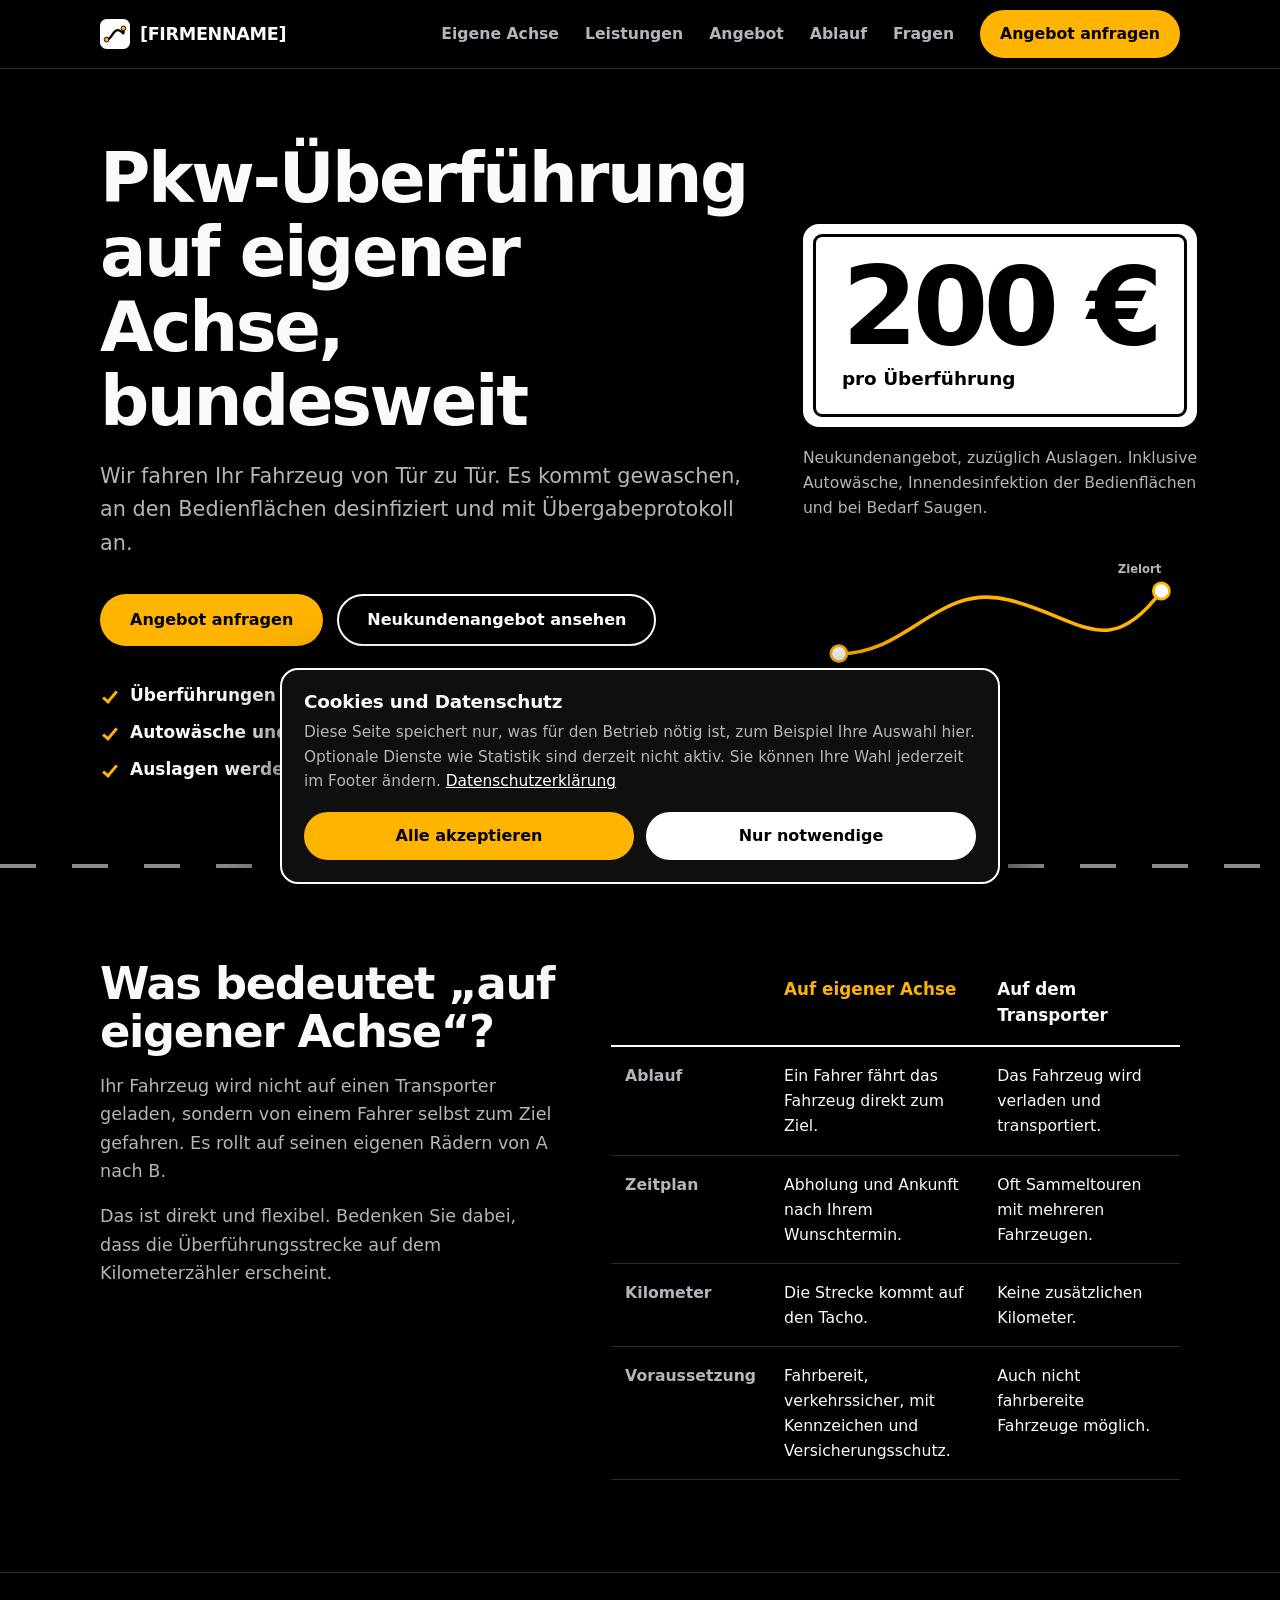
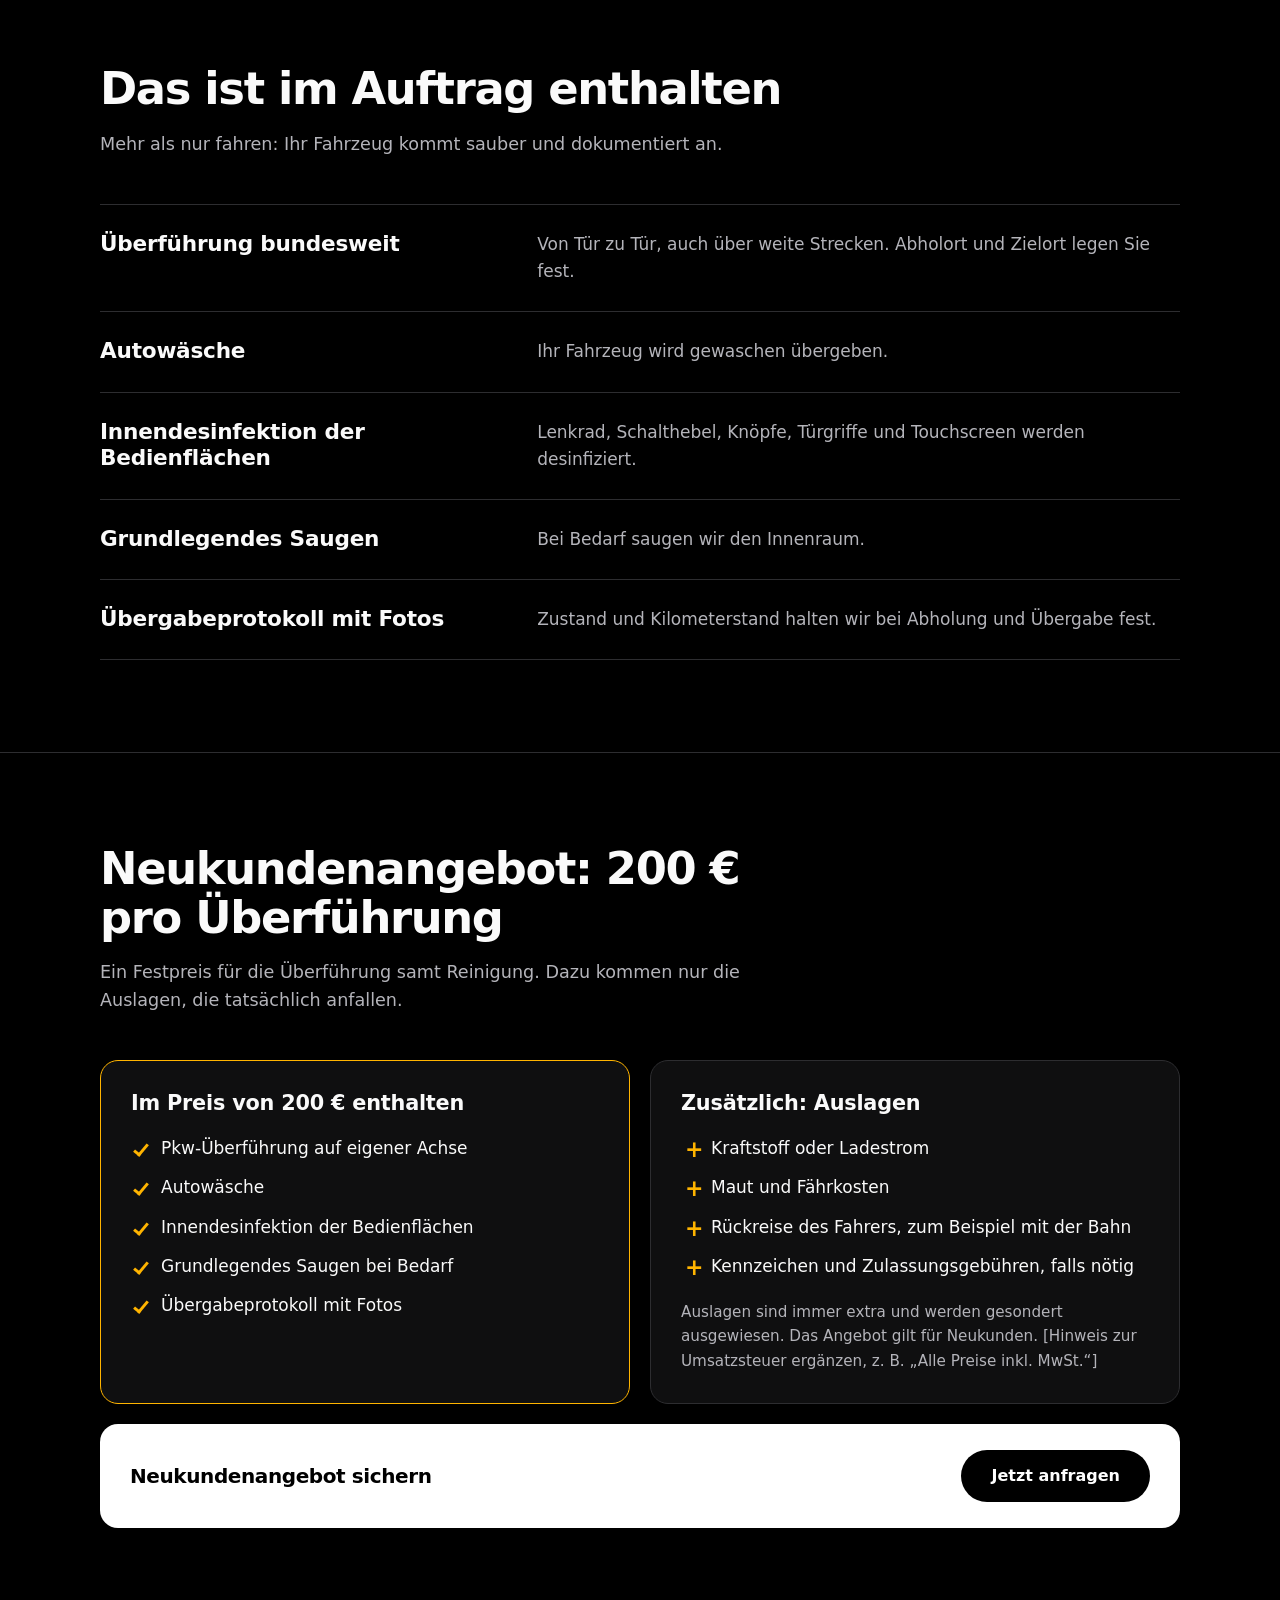
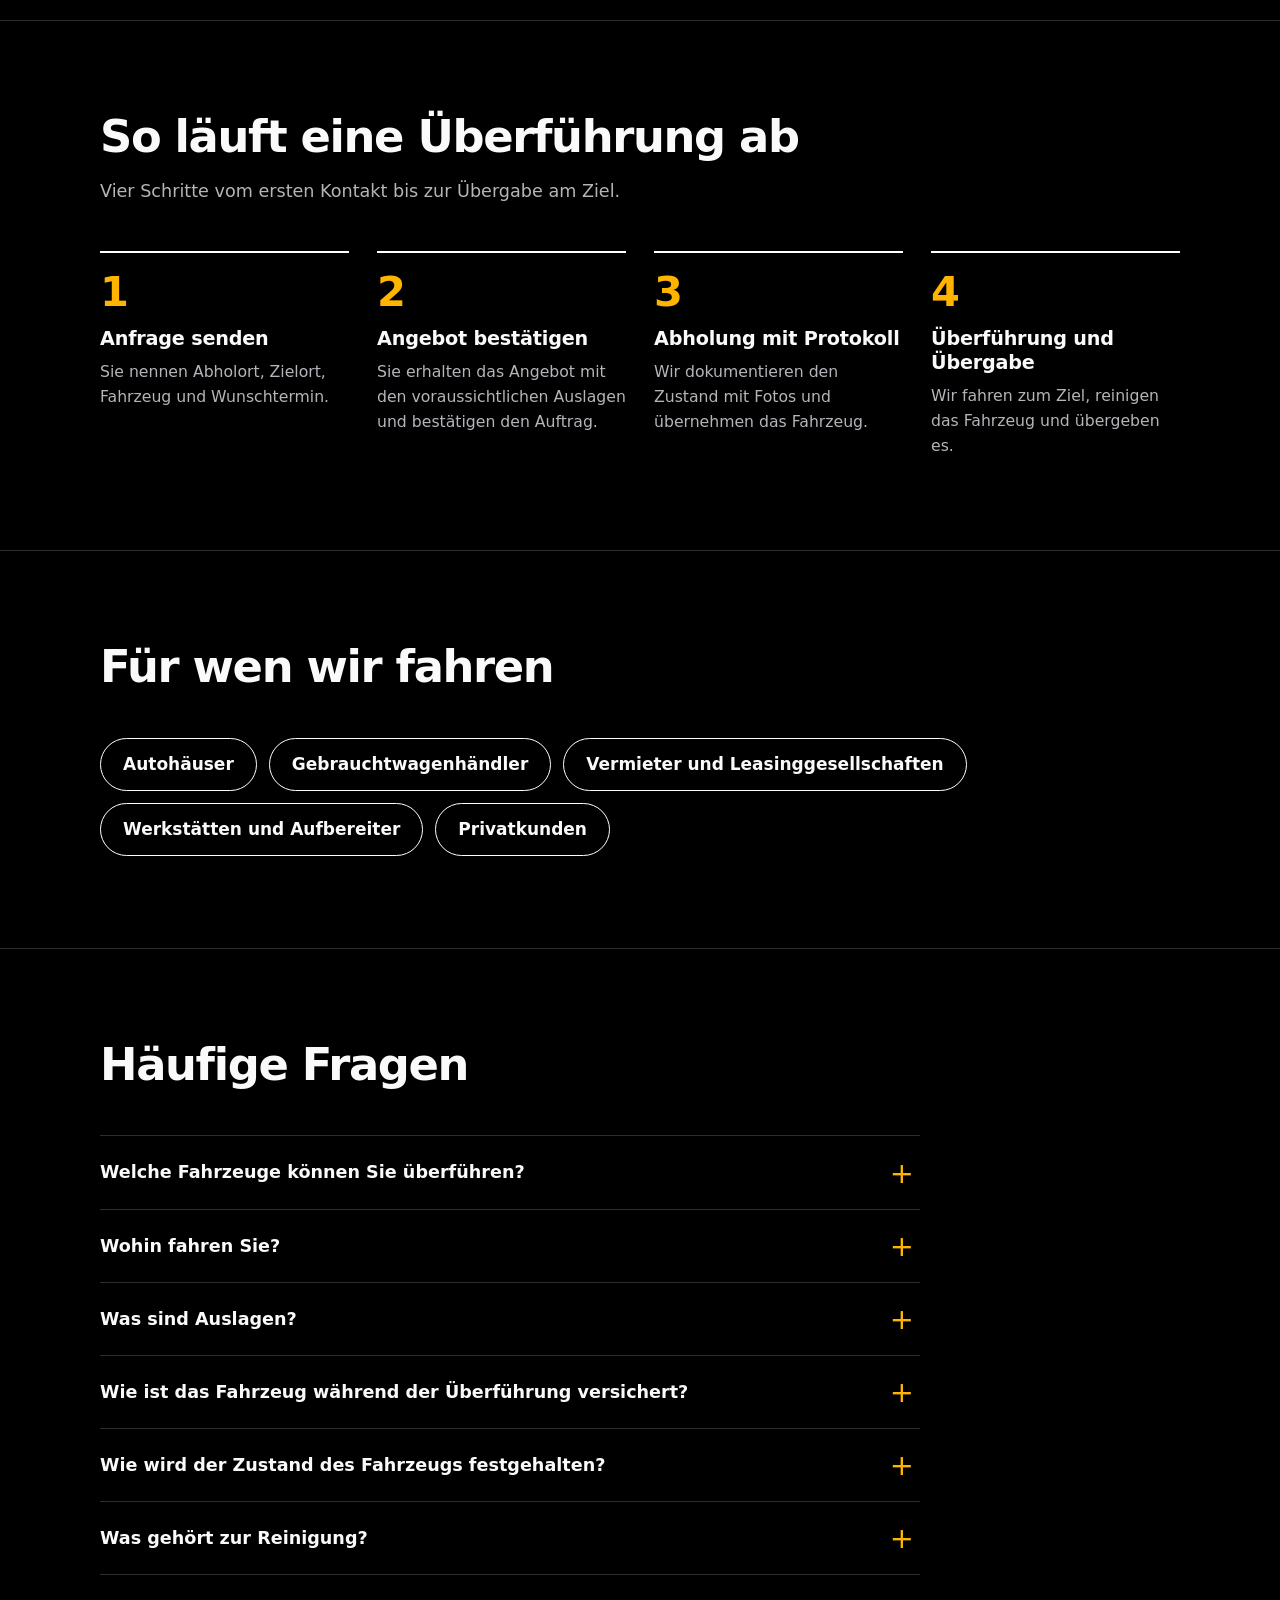
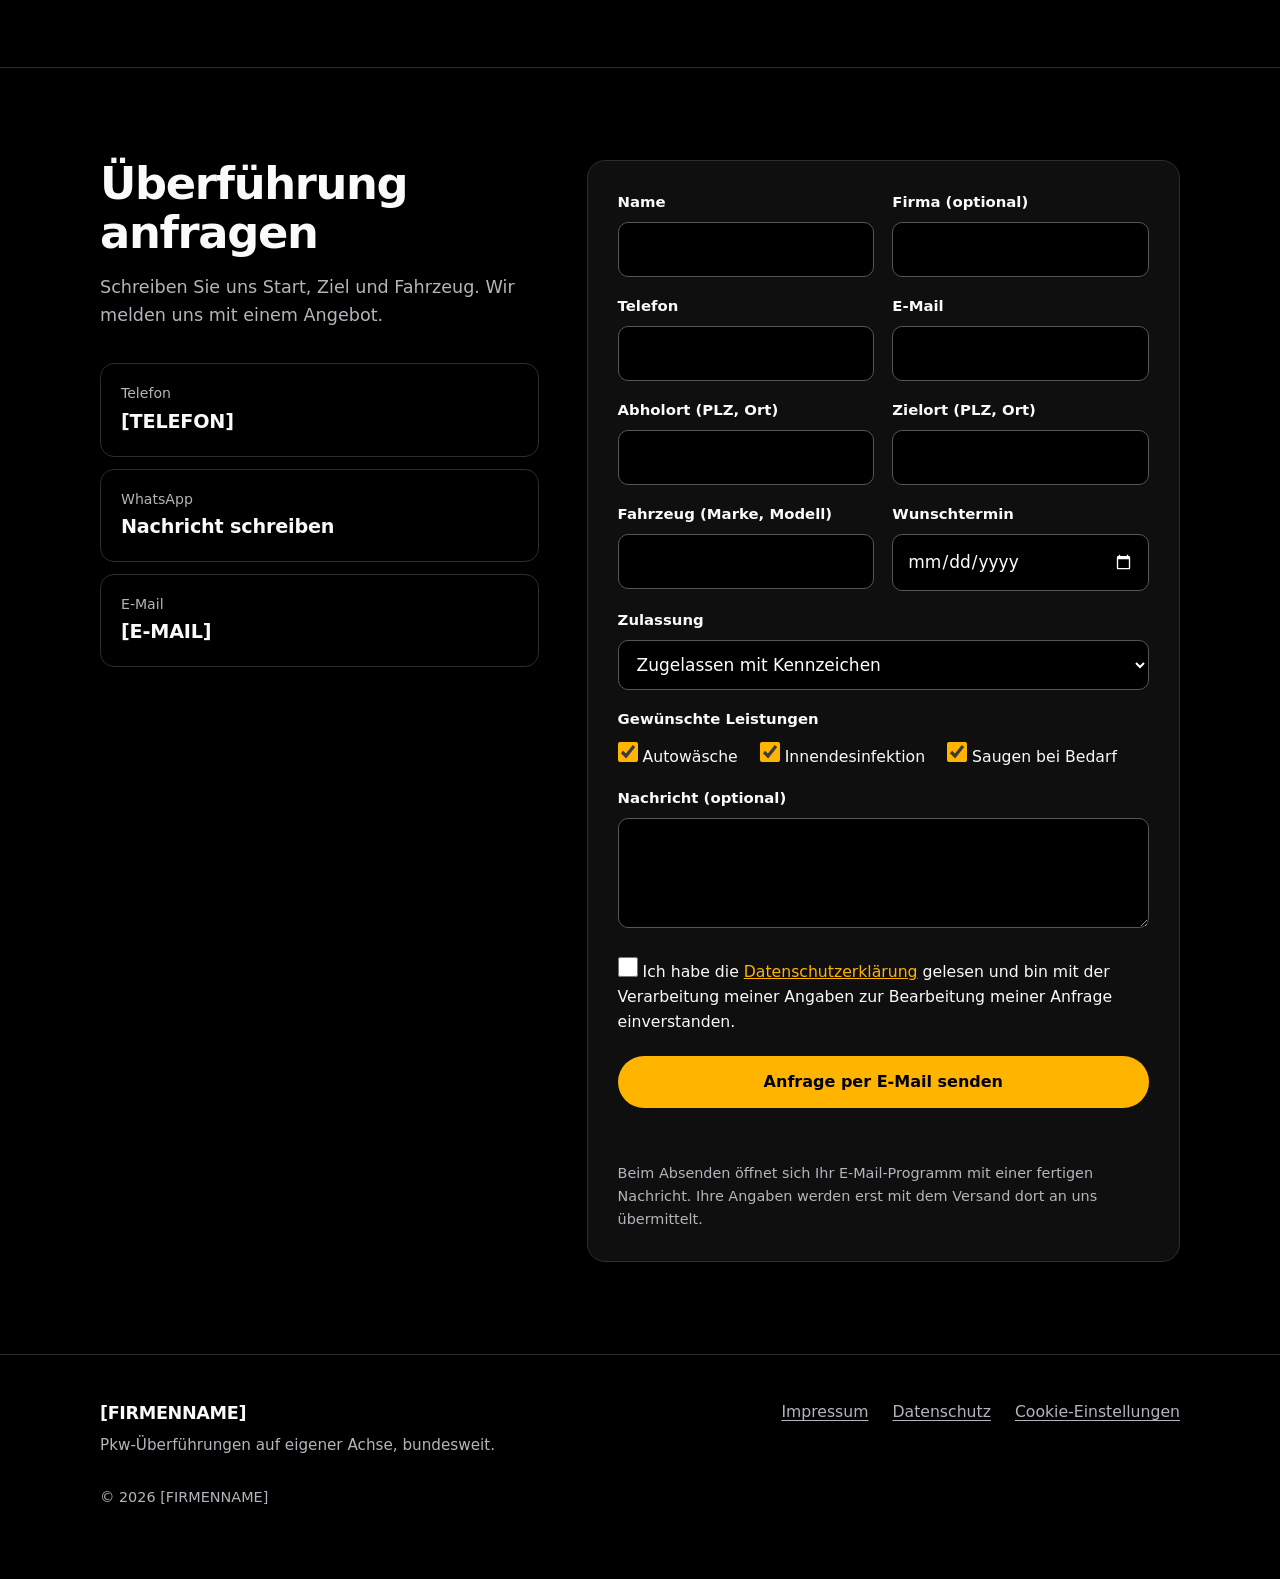
==== ueberfuehrung-landingpage/index.html @ 9d9f4e4f "Add files via upload" ====
<!DOCTYPE html>
<html lang="de">
<head>
  <meta charset="utf-8">
  <meta name="viewport" content="width=device-width, initial-scale=1">
  <title>Pkw-Überführung auf eigener Achse, bundesweit | [FIRMENNAME]</title>
  <meta name="description" content="Pkw-Überführung auf eigener Achse, bundesweit. Neukundenangebot: 200 € pro Überführung inklusive Autowäsche, Innendesinfektion der Bedienflächen und bei Bedarf Saugen. Zzgl. Auslagen.">
  <meta name="robots" content="index, follow">
  <meta name="theme-color" content="#000000">
  <meta property="og:type" content="website">
  <meta property="og:locale" content="de_DE">
  <meta property="og:title" content="Pkw-Überführung auf eigener Achse, bundesweit">
  <meta property="og:description" content="Neukundenangebot: 200 € pro Überführung inklusive Autowäsche und Innendesinfektion der Bedienflächen. Zzgl. Auslagen.">
  <link rel="icon" href="favicon.svg" type="image/svg+xml">
  <link rel="stylesheet" href="css/style.css">
</head>
<body>
  <a class="skip" href="#main">Zum Inhalt springen</a>

  <header class="site-header">
    <div class="wrap bar">
      <a class="brand" href="#top" aria-label="[FIRMENNAME], zum Seitenanfang">
        <svg class="brand-mark" viewBox="0 0 64 64" aria-hidden="true"><rect width="64" height="64" rx="14" fill="#fff"/><path d="M14 44C26 44 28 20 40 24S50 38 50 20" fill="none" stroke="#000" stroke-width="5" stroke-linecap="round"/><circle cx="14" cy="44" r="5" fill="#ffb400" stroke="#000" stroke-width="2"/><circle cx="50" cy="20" r="5" fill="#ffb400" stroke="#000" stroke-width="2"/></svg>
        [FIRMENNAME]
      </a>
      <button class="nav-toggle" type="button" aria-expanded="false" aria-controls="nav" aria-label="Menü öffnen">
        <svg width="22" height="22" viewBox="0 0 22 22" aria-hidden="true"><path d="M3 6h16M3 11h16M3 16h16" stroke="currentColor" stroke-width="2" stroke-linecap="round"/></svg>
      </button>
      <nav id="nav" class="nav" aria-label="Hauptnavigation">
        <a href="#eigene-achse">Eigene Achse</a>
        <a href="#leistungen">Leistungen</a>
        <a href="#angebot">Angebot</a>
        <a href="#ablauf">Ablauf</a>
        <a href="#faq">Fragen</a>
        <a class="nav-cta" href="#kontakt">Angebot anfragen</a>
      </nav>
    </div>
  </header>

  <main id="main">

    <!-- Hero -->
    <section class="hero" id="top">
      <div class="wrap hero-grid">
        <div class="hero-copy">
          <h1>Pkw-Überführung auf eigener Achse, bundesweit</h1>
          <p class="lead">Wir fahren Ihr Fahrzeug von Tür zu Tür. Es kommt gewaschen, an den Bedienflächen desinfiziert und mit Übergabeprotokoll an.</p>
          <div class="cta-row">
            <a class="btn btn-primary" href="#kontakt">Angebot anfragen</a>
            <a class="btn btn-ghost" href="#angebot">Neukundenangebot ansehen</a>
          </div>
          <ul class="facts">
            <li>Überführungen deutschlandweit</li>
            <li>Autowäsche und Innendesinfektion im Preis enthalten</li>
            <li>Auslagen werden gesondert und transparent ausgewiesen</li>
          </ul>
        </div>

        <aside class="hero-offer" aria-label="Neukundenangebot">
          <div class="plate">
            <div class="plate-inner">
              <span class="price">200&nbsp;€</span>
              <span class="unit">pro Überführung</span>
            </div>
          </div>
          <p class="offer-note">Neukundenangebot, zuzüglich Auslagen. Inklusive Autowäsche, Innendesinfektion der Bedienflächen und bei Bedarf Saugen.</p>
          <svg class="route" viewBox="0 0 440 170" role="img" aria-label="Route vom Abholort zum Zielort">
            <path class="route-line" pathLength="1" d="M40 118C120 118 150 38 230 58S340 128 400 48"/>
            <circle class="route-dot" cx="40" cy="118" r="9"/>
            <circle class="route-dot" cx="400" cy="48" r="9"/>
            <text class="route-label" x="40" y="156">Abholort</text>
            <text class="route-label" x="400" y="28" text-anchor="end">Zielort</text>
          </svg>
        </aside>
      </div>
    </section>
    <div class="roadline" aria-hidden="true"></div>

    <!-- Eigene Achse -->
    <section class="section" id="eigene-achse">
      <div class="wrap split">
        <div class="section-head">
          <h2>Was bedeutet „auf eigener Achse“?</h2>
          <p>Ihr Fahrzeug wird nicht auf einen Transporter geladen, sondern von einem Fahrer selbst zum Ziel gefahren. Es rollt auf seinen eigenen Rädern von A nach B.</p>
          <p>Das ist direkt und flexibel. Bedenken Sie dabei, dass die Überführungsstrecke auf dem Kilometerzähler erscheint.</p>
        </div>
        <div class="table-wrap">
          <table class="compare">
            <thead>
              <tr>
                <th scope="col"><span class="sr-only">Merkmal</span></th>
                <th scope="col" class="hl">Auf eigener Achse</th>
                <th scope="col">Auf dem Transporter</th>
              </tr>
            </thead>
            <tbody>
              <tr>
                <th scope="row">Ablauf</th>
                <td>Ein Fahrer fährt das Fahrzeug direkt zum Ziel.</td>
                <td>Das Fahrzeug wird verladen und transportiert.</td>
              </tr>
              <tr>
                <th scope="row">Zeitplan</th>
                <td>Abholung und Ankunft nach Ihrem Wunschtermin.</td>
                <td>Oft Sammeltouren mit mehreren Fahrzeugen.</td>
              </tr>
              <tr>
                <th scope="row">Kilometer</th>
                <td>Die Strecke kommt auf den Tacho.</td>
                <td>Keine zusätzlichen Kilometer.</td>
              </tr>
              <tr>
                <th scope="row">Voraussetzung</th>
                <td>Fahrbereit, verkehrssicher, mit Kennzeichen und Versicherungsschutz.</td>
                <td>Auch nicht fahrbereite Fahrzeuge möglich.</td>
              </tr>
            </tbody>
          </table>
        </div>
      </div>
    </section>

    <!-- Leistungen -->
    <section class="section" id="leistungen">
      <div class="wrap">
        <div class="section-head">
          <h2>Das ist im Auftrag enthalten</h2>
          <p>Mehr als nur fahren: Ihr Fahrzeug kommt sauber und dokumentiert an.</p>
        </div>
        <div class="rows">
          <div class="row">
            <h3>Überführung bundesweit</h3>
            <p>Von Tür zu Tür, auch über weite Strecken. Abholort und Zielort legen Sie fest.</p>
          </div>
          <div class="row">
            <h3>Autowäsche</h3>
            <p>Ihr Fahrzeug wird gewaschen übergeben.</p>
          </div>
          <div class="row">
            <h3>Innendesinfektion der Bedienflächen</h3>
            <p>Lenkrad, Schalthebel, Knöpfe, Türgriffe und Touchscreen werden desinfiziert.</p>
          </div>
          <div class="row">
            <h3>Grundlegendes Saugen</h3>
            <p>Bei Bedarf saugen wir den Innenraum.</p>
          </div>
          <div class="row">
            <h3>Übergabeprotokoll mit Fotos</h3>
            <p>Zustand und Kilometerstand halten wir bei Abholung und Übergabe fest.</p>
          </div>
        </div>
      </div>
    </section>

    <!-- Angebot -->
    <section class="section" id="angebot">
      <div class="wrap">
        <div class="section-head">
          <h2>Neukundenangebot: 200&nbsp;€ pro Überführung</h2>
          <p>Ein Festpreis für die Überführung samt Reinigung. Dazu kommen nur die Auslagen, die tatsächlich anfallen.</p>
        </div>

        <div class="offer-grid">
          <div class="panel is-accent">
            <h3>Im Preis von 200&nbsp;€ enthalten</h3>
            <ul class="checklist">
              <li>Pkw-Überführung auf eigener Achse</li>
              <li>Autowäsche</li>
              <li>Innendesinfektion der Bedienflächen</li>
              <li>Grundlegendes Saugen bei Bedarf</li>
              <li>Übergabeprotokoll mit Fotos</li>
            </ul>
          </div>
          <div class="panel">
            <h3>Zusätzlich: Auslagen</h3>
            <ul class="pluslist">
              <li>Kraftstoff oder Ladestrom</li>
              <li>Maut und Fährkosten</li>
              <li>Rückreise des Fahrers, zum Beispiel mit der Bahn</li>
              <li>Kennzeichen und Zulassungsgebühren, falls nötig</li>
            </ul>
            <p class="fineprint">Auslagen sind immer extra und werden gesondert ausgewiesen. Das Angebot gilt für Neukunden. [Hinweis zur Umsatzsteuer ergänzen, z. B. „Alle Preise inkl. MwSt.“]</p>
          </div>
        </div>

        <div class="offer-cta">
          <p>Neukundenangebot sichern</p>
          <a class="btn" href="#kontakt">Jetzt anfragen</a>
        </div>
      </div>
    </section>

    <!-- Ablauf -->
    <section class="section" id="ablauf">
      <div class="wrap">
        <div class="section-head">
          <h2>So läuft eine Überführung ab</h2>
          <p>Vier Schritte vom ersten Kontakt bis zur Übergabe am Ziel.</p>
        </div>
        <ol class="steps">
          <li>
            <h3>Anfrage senden</h3>
            <p>Sie nennen Abholort, Zielort, Fahrzeug und Wunschtermin.</p>
          </li>
          <li>
            <h3>Angebot bestätigen</h3>
            <p>Sie erhalten das Angebot mit den voraussichtlichen Auslagen und bestätigen den Auftrag.</p>
          </li>
          <li>
            <h3>Abholung mit Protokoll</h3>
            <p>Wir dokumentieren den Zustand mit Fotos und übernehmen das Fahrzeug.</p>
          </li>
          <li>
            <h3>Überführung und Übergabe</h3>
            <p>Wir fahren zum Ziel, reinigen das Fahrzeug und übergeben es.</p>
          </li>
        </ol>
      </div>
    </section>

    <!-- Für wen -->
    <section class="section" id="fuer-wen">
      <div class="wrap">
        <div class="section-head">
          <h2>Für wen wir fahren</h2>
        </div>
        <ul class="pills">
          <li>Autohäuser</li>
          <li>Gebrauchtwagenhändler</li>
          <li>Vermieter und Leasinggesellschaften</li>
          <li>Werkstätten und Aufbereiter</li>
          <li>Privatkunden</li>
        </ul>
      </div>
    </section>

    <!-- FAQ -->
    <section class="section" id="faq">
      <div class="wrap">
        <div class="section-head">
          <h2>Häufige Fragen</h2>
        </div>
        <div class="faq">
          <details>
            <summary>Welche Fahrzeuge können Sie überführen?</summary>
            <p>Fahrbereite und verkehrssichere Pkw. Das Fahrzeug braucht ein Kennzeichen und gültigen Versicherungsschutz. Ist es nicht zugelassen, kommt zum Beispiel ein Kurzzeitkennzeichen (höchstens 5 Tage gültig) oder ein rotes Kennzeichen in Frage. Das klären wir vorab mit Ihnen.</p>
          </details>
          <details>
            <summary>Wohin fahren Sie?</summary>
            <p>Bundesweit. Abholort und Zielort können Sie frei wählen.</p>
          </details>
          <details>
            <summary>Was sind Auslagen?</summary>
            <p>Das sind Kosten, die für Ihren Auftrag anfallen, zum Beispiel Kraftstoff oder Ladestrom, Maut und Fährkosten, die Rückreise des Fahrers sowie Kennzeichen- und Zulassungsgebühren. Sie sind nicht im Preis von 200&nbsp;€ enthalten und werden gesondert ausgewiesen.</p>
          </details>
          <details>
            <summary>Wie ist das Fahrzeug während der Überführung versichert?</summary>
            <p>[Versicherungsschutz beschreiben, z. B. Versicherer und Art der Deckung. Nur angeben, was tatsächlich abgeschlossen ist.]</p>
          </details>
          <details>
            <summary>Wie wird der Zustand des Fahrzeugs festgehalten?</summary>
            <p>Bei Abholung und Übergabe erstellen wir ein Übergabeprotokoll mit Fotos und Kilometerstand.</p>
          </details>
          <details>
            <summary>Was gehört zur Reinigung?</summary>
            <p>Eine Autowäsche, die Desinfektion der Bedienflächen im Innenraum und bei Bedarf grundlegendes Saugen.</p>
          </details>
        </div>
      </div>
    </section>

    <!-- Kontakt -->
    <section class="section" id="kontakt">
      <div class="wrap contact">
        <div>
          <div class="section-head" style="margin-bottom:0">
            <h2>Überführung anfragen</h2>
            <p>Schreiben Sie uns Start, Ziel und Fahrzeug. Wir melden uns mit einem Angebot.</p>
          </div>
          <div class="contact-links">
            <a class="contact-link" href="tel:+49XXXXXXXXXX">
              <small>Telefon</small>
              <strong>[TELEFON]</strong>
            </a>
            <a class="contact-link" href="https://wa.me/49XXXXXXXXXX" target="_blank" rel="noopener noreferrer">
              <small>WhatsApp</small>
              <strong>Nachricht schreiben</strong>
            </a>
            <a class="contact-link" href="mailto:[E-MAIL]">
              <small>E-Mail</small>
              <strong>[E-MAIL]</strong>
            </a>
          </div>
        </div>

        <form class="form" id="anfrage" data-mail="[E-MAIL]" novalidate>
          <div class="form-grid">
            <div>
              <label for="f-name">Name</label>
              <input type="text" id="f-name" name="name" autocomplete="name" required>
            </div>
            <div>
              <label for="f-firma">Firma (optional)</label>
              <input type="text" id="f-firma" name="firma" autocomplete="organization">
            </div>
            <div>
              <label for="f-tel">Telefon</label>
              <input type="tel" id="f-tel" name="telefon" autocomplete="tel" required>
            </div>
            <div>
              <label for="f-mail">E-Mail</label>
              <input type="email" id="f-mail" name="email" autocomplete="email" required>
            </div>
            <div>
              <label for="f-von">Abholort (PLZ, Ort)</label>
              <input type="text" id="f-von" name="abholort" required>
            </div>
            <div>
              <label for="f-nach">Zielort (PLZ, Ort)</label>
              <input type="text" id="f-nach" name="zielort" required>
            </div>
            <div>
              <label for="f-kfz">Fahrzeug (Marke, Modell)</label>
              <input type="text" id="f-kfz" name="fahrzeug" required>
            </div>
            <div>
              <label for="f-datum">Wunschtermin</label>
              <input type="date" id="f-datum" name="termin">
            </div>
            <div class="full">
              <label for="f-zul">Zulassung</label>
              <select id="f-zul" name="zulassung">
                <option>Zugelassen mit Kennzeichen</option>
                <option>Nicht zugelassen, Kennzeichen nötig</option>
                <option>Weiß ich nicht</option>
              </select>
            </div>
            <fieldset class="full">
              <legend>Gewünschte Leistungen</legend>
              <div class="checks">
                <label class="check"><input type="checkbox" name="leistung" value="Autowäsche" checked> Autowäsche</label>
                <label class="check"><input type="checkbox" name="leistung" value="Innendesinfektion der Bedienflächen" checked> Innendesinfektion</label>
                <label class="check"><input type="checkbox" name="leistung" value="Saugen bei Bedarf" checked> Saugen bei Bedarf</label>
              </div>
            </fieldset>
            <div class="full">
              <label for="f-msg">Nachricht (optional)</label>
              <textarea id="f-msg" name="nachricht"></textarea>
            </div>
            <div class="full">
              <label class="check">
                <input type="checkbox" id="f-dsgvo" name="datenschutz" required>
                <span>Ich habe die <a href="datenschutz.html">Datenschutzerklärung</a> gelesen und bin mit der Verarbeitung meiner Angaben zur Bearbeitung meiner Anfrage einverstanden.</span>
              </label>
            </div>
          </div>
          <button class="btn btn-primary btn-block" type="submit" style="margin-top:22px">Anfrage per E-Mail senden</button>
          <p class="form-status" id="form-status" role="status" aria-live="polite"></p>
          <p class="form-hint">Beim Absenden öffnet sich Ihr E-Mail-Programm mit einer fertigen Nachricht. Ihre Angaben werden erst mit dem Versand dort an uns übermittelt.</p>
        </form>
      </div>
    </section>

  </main>

  <footer class="site-footer">
    <div class="wrap footer-grid">
      <div>
        <a class="brand" href="#top">[FIRMENNAME]</a>
        <p>Pkw-Überführungen auf eigener Achse, bundesweit.</p>
      </div>
      <nav class="footer-links" aria-label="Rechtliches">
        <a href="impressum.html">Impressum</a>
        <a href="datenschutz.html">Datenschutz</a>
        <button type="button" data-cookie-settings>Cookie-Einstellungen</button>
      </nav>
    </div>
    <div class="wrap"><p class="muted" style="margin-top:28px;font-size:.9rem">&copy; <span id="year">2026</span> [FIRMENNAME]</p></div>
  </footer>

  <script src="js/cookie.js" defer></script>
  <script src="js/main.js" defer></script>
</body>
</html>
---- ueberfuehrung-landingpage/css/style.css ----
/* ==========================================================
   Pkw-Überführung Landingpage – Stylesheet
   Keine externen Schriften oder Ressourcen (DSGVO-freundlich)
   ========================================================== */

:root {
  --bg: #000;
  --surface: #0f0f10;
  --surface-2: #181819;
  --line: #2d2d30;
  --text: #fafafa;
  --muted: #b4b4ba;
  --accent: #ffb400;
  --accent-ink: #000;
  --plate: #fff;
  --radius: 14px;
  --wrap: 1120px;
  --font: ui-sans-serif, system-ui, -apple-system, "Segoe UI", Roboto, "Helvetica Neue", Arial, "Noto Sans", sans-serif;
}

*,
*::before,
*::after { box-sizing: border-box; }

html {
  scroll-behavior: smooth;
  scroll-padding-top: 84px;
  -webkit-text-size-adjust: 100%;
}

body {
  margin: 0;
  background: var(--bg);
  color: var(--text);
  font: 400 1.0625rem/1.6 var(--font);
  -webkit-font-smoothing: antialiased;
  text-rendering: optimizeLegibility;
}

img, svg { display: block; max-width: 100%; }
a { color: inherit; }
p { margin: 0 0 1em; }

:focus-visible {
  outline: 3px solid var(--accent);
  outline-offset: 3px;
  border-radius: 4px;
}

.wrap {
  width: 100%;
  max-width: var(--wrap);
  margin: 0 auto;
  padding: 0 20px;
}

.skip {
  position: absolute;
  left: -999px;
  top: 8px;
  z-index: 200;
  background: var(--accent);
  color: var(--accent-ink);
  padding: 10px 16px;
  border-radius: 8px;
  font-weight: 700;
}
.skip:focus { left: 8px; }

.sr-only {
  position: absolute;
  width: 1px;
  height: 1px;
  margin: -1px;
  padding: 0;
  overflow: hidden;
  clip: rect(0, 0, 0, 0);
  white-space: nowrap;
  border: 0;
}

/* ---------- Typografie ---------- */

h1, h2, h3 { margin: 0; line-height: 1.08; }

h1 {
  font-size: clamp(2.35rem, 6.2vw, 4.3rem);
  font-weight: 800;
  letter-spacing: -0.035em;
}

h2 {
  font-size: clamp(1.8rem, 3.8vw, 2.8rem);
  font-weight: 800;
  letter-spacing: -0.03em;
}

h3 {
  font-size: 1.2rem;
  font-weight: 700;
  letter-spacing: -0.01em;
  line-height: 1.25;
}

.lead {
  font-size: clamp(1.1rem, 2vw, 1.3rem);
  color: var(--muted);
  max-width: 34em;
  margin: 22px 0 0;
}

.muted { color: var(--muted); }

/* ---------- Buttons ---------- */

.btn {
  display: inline-flex;
  align-items: center;
  justify-content: center;
  min-height: 52px;
  padding: 0 28px;
  border-radius: 999px;
  border: 2px solid transparent;
  font: 700 1rem/1 var(--font);
  text-decoration: none;
  cursor: pointer;
  transition: background-color .15s, color .15s, border-color .15s;
}

.btn-primary { background: var(--accent); color: var(--accent-ink); }
.btn-primary:hover { background: #ffc733; }

.btn-ghost { border-color: #fff; color: #fff; background: transparent; }
.btn-ghost:hover { background: #fff; color: #000; }

.btn-white { background: #fff; color: #000; }
.btn-white:hover { background: #e8e8e8; }

.btn-block { width: 100%; }

/* ---------- Header ---------- */

.site-header {
  position: sticky;
  top: 0;
  z-index: 50;
  background: rgba(0, 0, 0, .88);
  -webkit-backdrop-filter: blur(10px);
  backdrop-filter: blur(10px);
  border-bottom: 1px solid var(--line);
}

.bar {
  display: flex;
  align-items: center;
  justify-content: space-between;
  min-height: 68px;
  gap: 16px;
}

.brand {
  display: inline-flex;
  align-items: center;
  gap: 10px;
  font-weight: 800;
  font-size: 1.1rem;
  letter-spacing: -0.02em;
  text-decoration: none;
}

.brand-mark { width: 30px; height: 30px; flex: none; }

.nav { display: flex; align-items: center; gap: 26px; }

.nav a {
  color: var(--muted);
  text-decoration: none;
  font-weight: 600;
  font-size: .98rem;
}
.nav a:hover { color: #fff; }

.nav a.nav-cta {
  color: var(--accent-ink);
  background: var(--accent);
  padding: 11px 20px;
  border-radius: 999px;
  font-weight: 700;
}
.nav a.nav-cta:hover { background: #ffc733; color: var(--accent-ink); }

.nav-toggle {
  display: none;
  align-items: center;
  justify-content: center;
  width: 46px;
  height: 46px;
  background: transparent;
  color: #fff;
  border: 1px solid var(--line);
  border-radius: 12px;
  cursor: pointer;
}

@media (max-width: 880px) {
  .nav-toggle { display: inline-flex; }
  .nav {
    display: none;
    position: absolute;
    top: 68px;
    left: 0;
    right: 0;
    flex-direction: column;
    align-items: stretch;
    gap: 0;
    background: #000;
    border-bottom: 1px solid var(--line);
    padding: 8px 20px 20px;
  }
  .nav.open { display: flex; }
  .nav a { padding: 14px 0; border-bottom: 1px solid var(--line); font-size: 1.05rem; }
  .nav a.nav-cta { margin-top: 16px; text-align: center; border-bottom: 0; padding: 15px 20px; }
}

/* ---------- Hero ---------- */

.hero { padding: 72px 0 80px; }

.hero-grid {
  display: grid;
  grid-template-columns: 1.15fr .85fr;
  gap: 56px;
  align-items: center;
}

.cta-row { display: flex; flex-wrap: wrap; gap: 14px; margin-top: 34px; }

.facts {
  list-style: none;
  margin: 36px 0 0;
  padding: 0;
  display: grid;
  gap: 10px;
}

.facts li {
  position: relative;
  padding-left: 30px;
  font-weight: 600;
}

.facts li::before,
.checklist li::before {
  content: "";
  position: absolute;
  left: 6px;
  top: .35em;
  width: 8px;
  height: 15px;
  border: solid var(--accent);
  border-width: 0 3px 3px 0;
  transform: rotate(40deg);
}

/* Preis als Kennzeichen */
.plate {
  background: var(--plate);
  color: #000;
  border-radius: 16px;
  padding: 10px;
}

.plate-inner {
  border: 3px solid #000;
  border-radius: 9px;
  padding: 18px 26px 20px;
  display: flex;
  flex-direction: column;
}

.plate .price {
  font-size: clamp(4.4rem, 11vw, 6.8rem);
  font-weight: 800;
  line-height: .95;
  letter-spacing: -0.045em;
  font-variant-numeric: tabular-nums;
}

.plate .unit {
  font-size: 1.15rem;
  font-weight: 700;
  margin-top: 6px;
}

.offer-note {
  margin: 18px 0 0;
  color: var(--muted);
  font-size: .98rem;
}

.route { width: 100%; height: auto; margin-top: 28px; overflow: visible; }

.route-line {
  fill: none;
  stroke: var(--accent);
  stroke-width: 4;
  stroke-linecap: round;
  stroke-dasharray: 1;
  stroke-dashoffset: 1;
  animation: draw 1.8s .3s ease-out forwards;
}

.route-dot { fill: #fff; stroke: var(--accent); stroke-width: 3; }
.route-label { fill: var(--muted); font: 600 13px var(--font); }

@keyframes draw { to { stroke-dashoffset: 0; } }

.roadline {
  height: 4px;
  background: repeating-linear-gradient(90deg, rgba(255,255,255,.55) 0 36px, transparent 36px 72px);
}

@media (max-width: 880px) {
  .hero { padding: 48px 0 56px; }
  .hero-grid { grid-template-columns: 1fr; gap: 44px; }
}

/* ---------- Sektionen ---------- */

.section { padding: 92px 0; }
.section + .section { border-top: 1px solid var(--line); }

.section-head { max-width: 700px; margin-bottom: 46px; }
.section-head h2 { margin-bottom: 16px; }
.section-head p { color: var(--muted); font-size: 1.1rem; margin: 0; }

@media (max-width: 880px) {
  .section { padding: 64px 0; }
  .section-head { margin-bottom: 32px; }
}

/* Eigene Achse */
.split {
  display: grid;
  grid-template-columns: 1fr 1.25fr;
  gap: 56px;
  align-items: start;
}

.split .section-head { margin-bottom: 0; }
.split .section-head p + p { margin-top: 1em; }

.table-wrap { overflow-x: auto; }

.compare {
  width: 100%;
  border-collapse: collapse;
  font-size: .98rem;
  min-width: 520px;
}

.compare th,
.compare td {
  text-align: left;
  vertical-align: top;
  padding: 16px 14px;
  border-bottom: 1px solid var(--line);
}

.compare thead th {
  font-size: 1.05rem;
  border-bottom: 2px solid #fff;
}

.compare thead th.hl { color: var(--accent); }
.compare tbody th { color: var(--muted); font-weight: 600; width: 22%; }
.compare td { width: 39%; }

@media (max-width: 880px) {
  .split { grid-template-columns: 1fr; gap: 32px; }
}

/* Leistungen als Zeilenliste */
.rows { border-top: 1px solid var(--line); }

.row {
  display: grid;
  grid-template-columns: minmax(0, .9fr) minmax(0, 1.4fr);
  gap: 24px;
  padding: 26px 0;
  border-bottom: 1px solid var(--line);
}

.row h3 { font-size: 1.35rem; }
.row p { margin: 0; color: var(--muted); }

@media (max-width: 700px) {
  .row { grid-template-columns: 1fr; gap: 8px; }
}

/* Angebot */
.offer-grid {
  display: grid;
  grid-template-columns: 1fr 1fr;
  gap: 20px;
}

.panel {
  background: var(--surface);
  border: 1px solid var(--line);
  border-radius: 18px;
  padding: 30px;
}

.panel.is-accent { border-color: var(--accent); }
.panel h3 { margin-bottom: 18px; font-size: 1.3rem; }

.checklist,
.pluslist { list-style: none; margin: 0; padding: 0; display: grid; gap: 12px; }

.checklist li,
.pluslist li { position: relative; padding-left: 30px; }

.pluslist li::before {
  content: "+";
  position: absolute;
  left: 4px;
  top: -.05em;
  color: var(--accent);
  font-weight: 800;
  font-size: 1.3em;
  line-height: 1.4;
}

.panel .fineprint { margin: 20px 0 0; color: var(--muted); font-size: .95rem; }

.offer-cta {
  margin-top: 20px;
  display: flex;
  flex-wrap: wrap;
  align-items: center;
  justify-content: space-between;
  gap: 20px;
  background: #fff;
  color: #000;
  border-radius: 18px;
  padding: 26px 30px;
}

.offer-cta p { margin: 0; font-size: 1.25rem; font-weight: 800; letter-spacing: -0.02em; }
.offer-cta .btn { background: #000; color: #fff; }
.offer-cta .btn:hover { background: #222; }

@media (max-width: 880px) {
  .offer-grid { grid-template-columns: 1fr; }
  .panel { padding: 24px; }
}

/* Ablauf */
.steps {
  counter-reset: step;
  list-style: none;
  margin: 0;
  padding: 0;
  display: grid;
  grid-template-columns: repeat(4, 1fr);
  gap: 28px;
}

.steps li {
  counter-increment: step;
  border-top: 2px solid #fff;
  padding-top: 18px;
}

.steps li::before {
  content: counter(step);
  display: block;
  font-size: 2.6rem;
  font-weight: 800;
  line-height: 1;
  color: var(--accent);
  letter-spacing: -0.04em;
  margin-bottom: 14px;
}

.steps h3 { margin-bottom: 8px; }
.steps p { margin: 0; color: var(--muted); font-size: .98rem; }

@media (max-width: 980px) { .steps { grid-template-columns: repeat(2, 1fr); } }
@media (max-width: 560px) { .steps { grid-template-columns: 1fr; } }

/* Für wen */
.pills { list-style: none; margin: 0; padding: 0; display: flex; flex-wrap: wrap; gap: 12px; }

.pills li {
  border: 1px solid #fff;
  border-radius: 999px;
  padding: 12px 22px;
  font-weight: 600;
}

/* FAQ */
.faq { max-width: 820px; border-top: 1px solid var(--line); }
.faq details { border-bottom: 1px solid var(--line); }

.faq summary {
  list-style: none;
  cursor: pointer;
  padding: 22px 44px 22px 0;
  font-weight: 700;
  font-size: 1.1rem;
  position: relative;
}

.faq summary::-webkit-details-marker { display: none; }

.faq summary::after {
  content: "+";
  position: absolute;
  right: 6px;
  top: 50%;
  transform: translateY(-50%);
  font-size: 1.8rem;
  font-weight: 400;
  color: var(--accent);
}

.faq details[open] summary::after { content: "\2013"; }
.faq details p { margin: 0; padding: 0 44px 24px 0; color: var(--muted); }

/* Kontakt */
.contact {
  display: grid;
  grid-template-columns: .85fr 1.15fr;
  gap: 48px;
  align-items: start;
}

.contact-links { display: grid; gap: 12px; margin-top: 34px; }

.contact-link {
  display: flex;
  flex-direction: column;
  gap: 2px;
  padding: 18px 20px;
  border: 1px solid var(--line);
  border-radius: var(--radius);
  text-decoration: none;
  transition: border-color .15s;
}

.contact-link:hover { border-color: var(--accent); }
.contact-link small { color: var(--muted); font-size: .88rem; }
.contact-link strong { font-size: 1.2rem; letter-spacing: -0.01em; }

.form {
  background: var(--surface);
  border: 1px solid var(--line);
  border-radius: 18px;
  padding: 30px;
}

.form-grid { display: grid; grid-template-columns: 1fr 1fr; gap: 18px; }
.form-grid .full { grid-column: 1 / -1; }

.form label,
.form legend {
  display: block;
  font-weight: 600;
  font-size: .93rem;
  margin-bottom: 7px;
  padding: 0;
}

.form fieldset { border: 0; margin: 0; padding: 0; min-width: 0; }

.form input[type="text"],
.form input[type="email"],
.form input[type="tel"],
.form input[type="date"],
.form select,
.form textarea {
  width: 100%;
  background: #000;
  color: #fff;
  border: 1px solid #55555a;
  border-radius: 10px;
  padding: 13px 14px;
  font: inherit;
  color-scheme: dark;
}

.form textarea { min-height: 110px; resize: vertical; }

.form input:focus,
.form select:focus,
.form textarea:focus {
  outline: 3px solid var(--accent);
  outline-offset: 1px;
  border-color: var(--accent);
}

.checks { display: flex; flex-wrap: wrap; gap: 10px 22px; }

.check {
  display: flex;
  align-items: flex-start;
  gap: 10px;
  font-weight: 400 !important;
  font-size: .98rem !important;
  margin: 0 !important;
}

.check input {
  width: 20px;
  height: 20px;
  margin: 3px 0 0;
  accent-color: var(--accent);
  flex: none;
}

.form-hint { color: var(--muted); font-size: .9rem; margin: 16px 0 0; }
.form-status { margin: 14px 0 0; font-weight: 600; min-height: 1.4em; }
.form a, .legal a { color: var(--accent); }

@media (max-width: 880px) {
  .contact { grid-template-columns: 1fr; gap: 36px; }
  .form { padding: 22px; }
}

@media (max-width: 560px) {
  .form-grid { grid-template-columns: 1fr; }
}

/* ---------- Footer ---------- */

.site-footer { border-top: 1px solid var(--line); padding: 44px 0 56px; }

.footer-grid {
  display: flex;
  flex-wrap: wrap;
  justify-content: space-between;
  gap: 24px;
  align-items: flex-start;
}

.footer-grid p { margin: 6px 0 0; color: var(--muted); font-size: .95rem; max-width: 30em; }

.footer-links { display: flex; flex-wrap: wrap; gap: 8px 24px; }

.footer-links a,
.footer-links button {
  color: var(--muted);
  font: inherit;
  font-size: .98rem;
  background: none;
  border: 0;
  padding: 0;
  cursor: pointer;
  text-decoration: underline;
  text-underline-offset: 3px;
}

.footer-links a:hover,
.footer-links button:hover { color: #fff; }

/* ---------- Rechtstexte / 404 ---------- */

.legal { padding: 64px 0 96px; max-width: 780px; }
.legal h1 { font-size: clamp(2rem, 5vw, 3rem); margin-bottom: 28px; }
.legal h2 { font-size: 1.4rem; margin: 40px 0 12px; letter-spacing: -0.02em; }
.legal h3 { font-size: 1.1rem; margin: 24px 0 8px; }
.legal p, .legal li { color: #e3e3e6; }
.legal ul { padding-left: 1.2em; }
.legal .note {
  border: 1px solid var(--accent);
  border-radius: var(--radius);
  padding: 14px 18px;
  color: var(--text);
  margin-bottom: 32px;
}

.center-page { min-height: 60vh; display: grid; place-items: center; text-align: center; padding: 64px 20px; }
.center-page h1 { margin-bottom: 16px; }
.center-page p { color: var(--muted); margin-bottom: 28px; }

/* ---------- Cookie-Banner ---------- */

.cc {
  position: fixed;
  left: 16px;
  right: 16px;
  bottom: 16px;
  z-index: 100;
  max-width: 720px;
  margin: 0 auto;
  background: var(--surface);
  border: 2px solid #fff;
  border-radius: 18px;
  padding: 22px;
  box-shadow: 0 24px 70px rgba(0, 0, 0, .9);
}

.cc[hidden] { display: none; }
.cc h2 { font-size: 1.15rem; letter-spacing: -0.01em; margin-bottom: 8px; }
.cc p { margin: 0 0 18px; color: var(--muted); font-size: .96rem; }
.cc p a { color: #fff; }
.cc-actions { display: flex; gap: 12px; flex-wrap: wrap; }
.cc-actions .btn { flex: 1 1 180px; min-height: 48px; }

/* ---------- Bewegung reduzieren ---------- */

@media (prefers-reduced-motion: reduce) {
  html { scroll-behavior: auto; }
  * { animation: none !important; transition: none !important; }
  .route-line { stroke-dashoffset: 0 !important; }
}
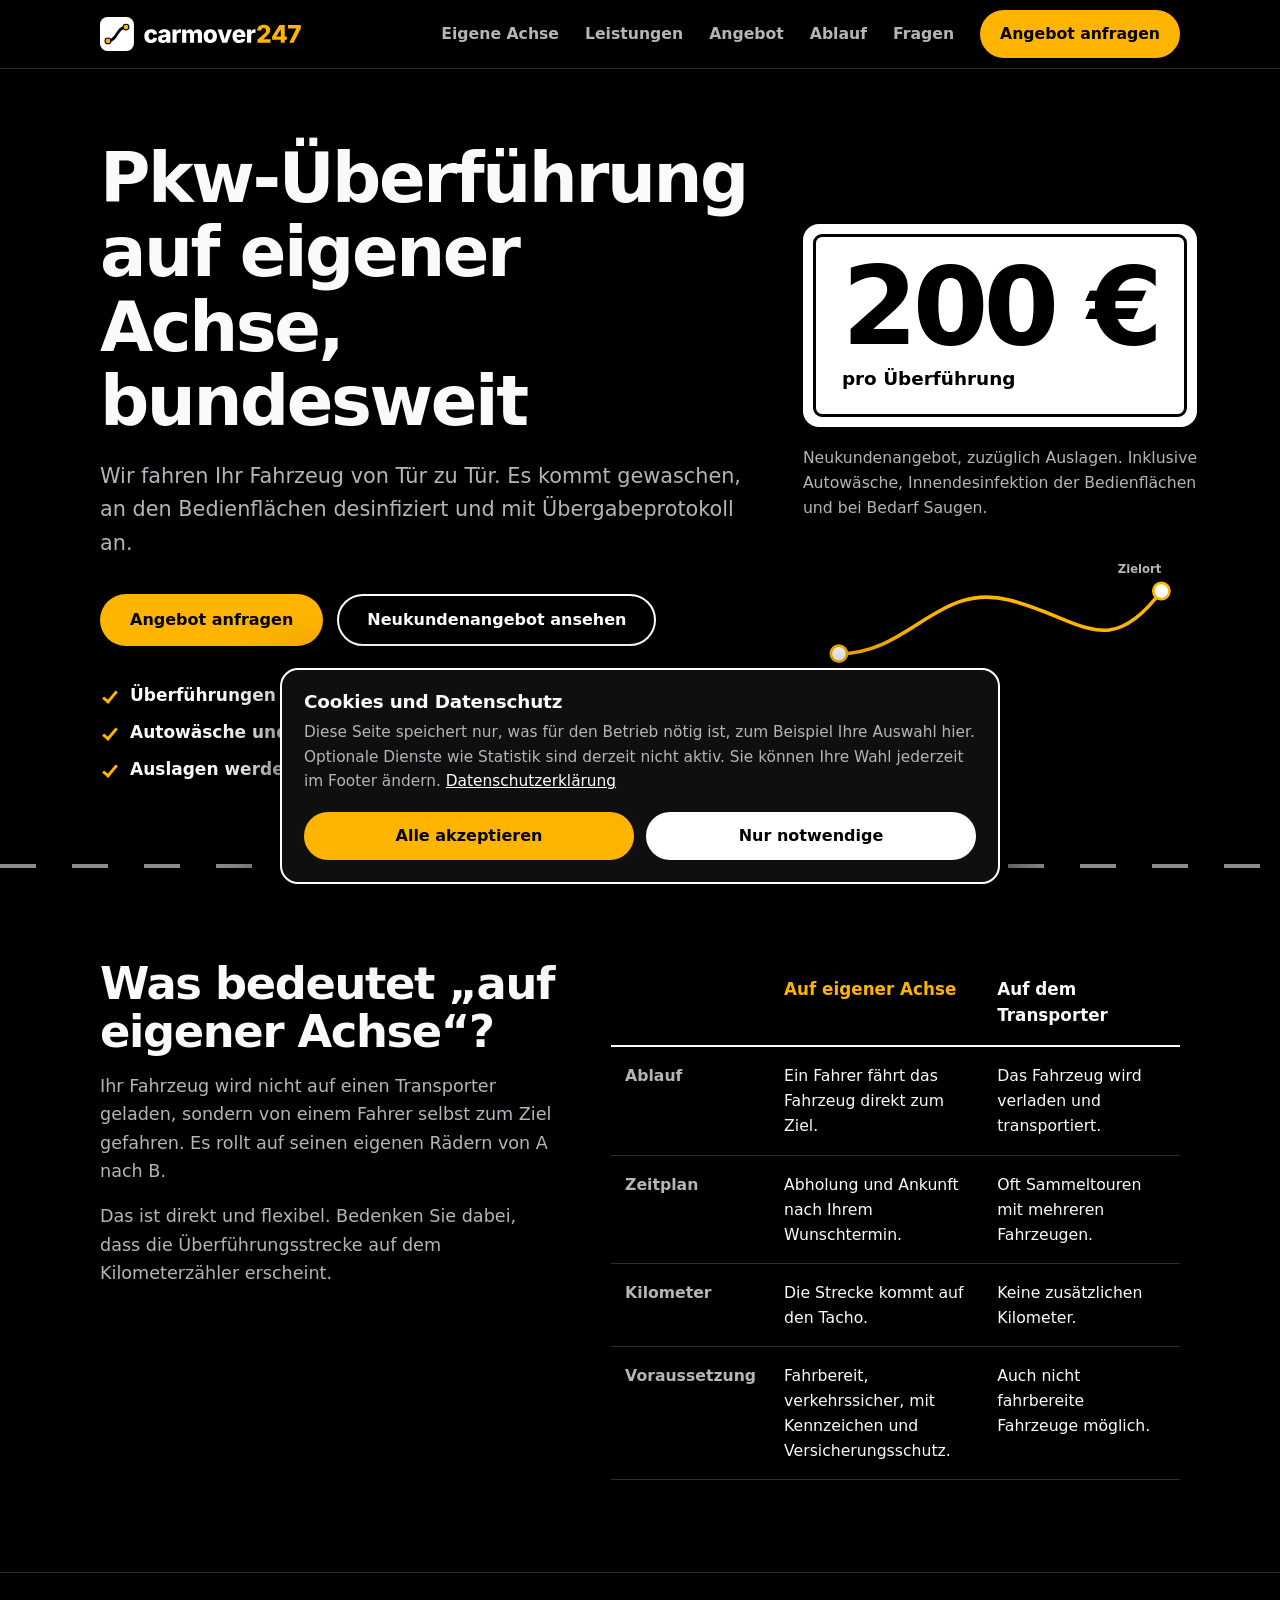
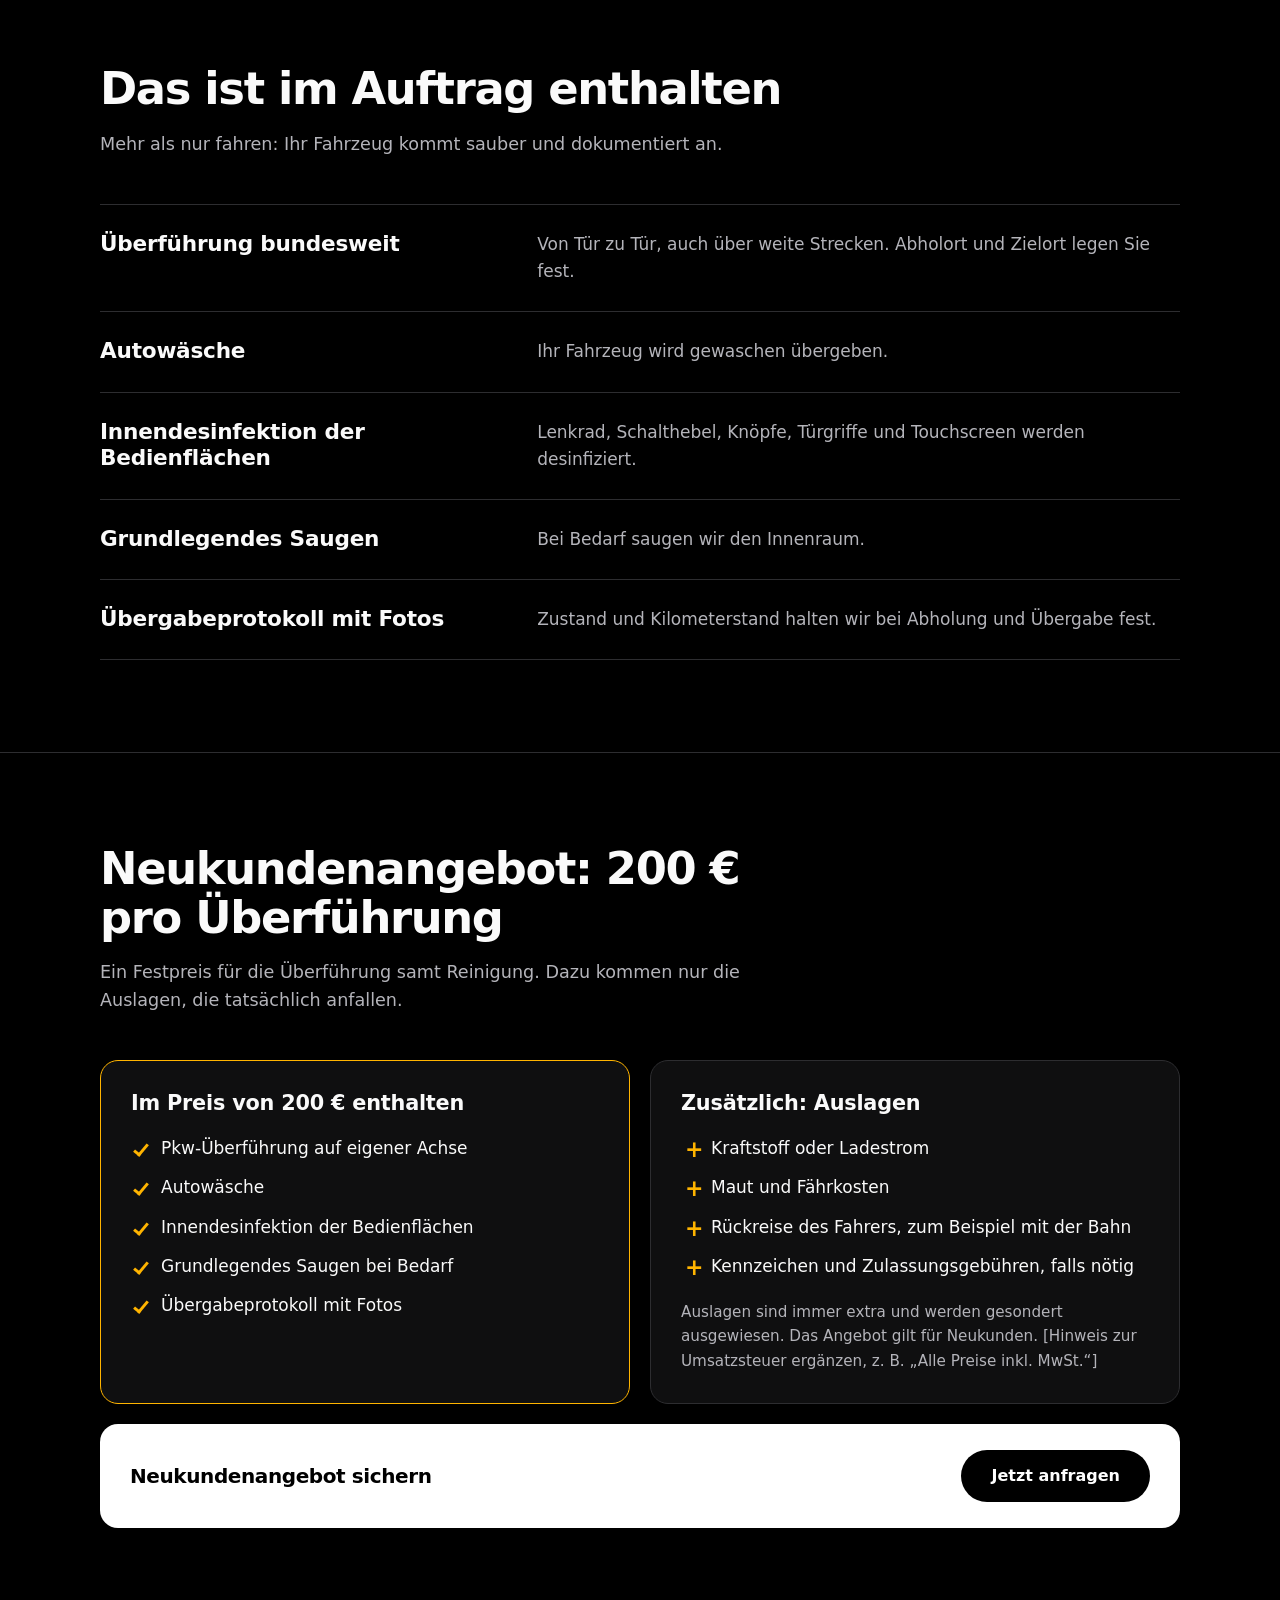
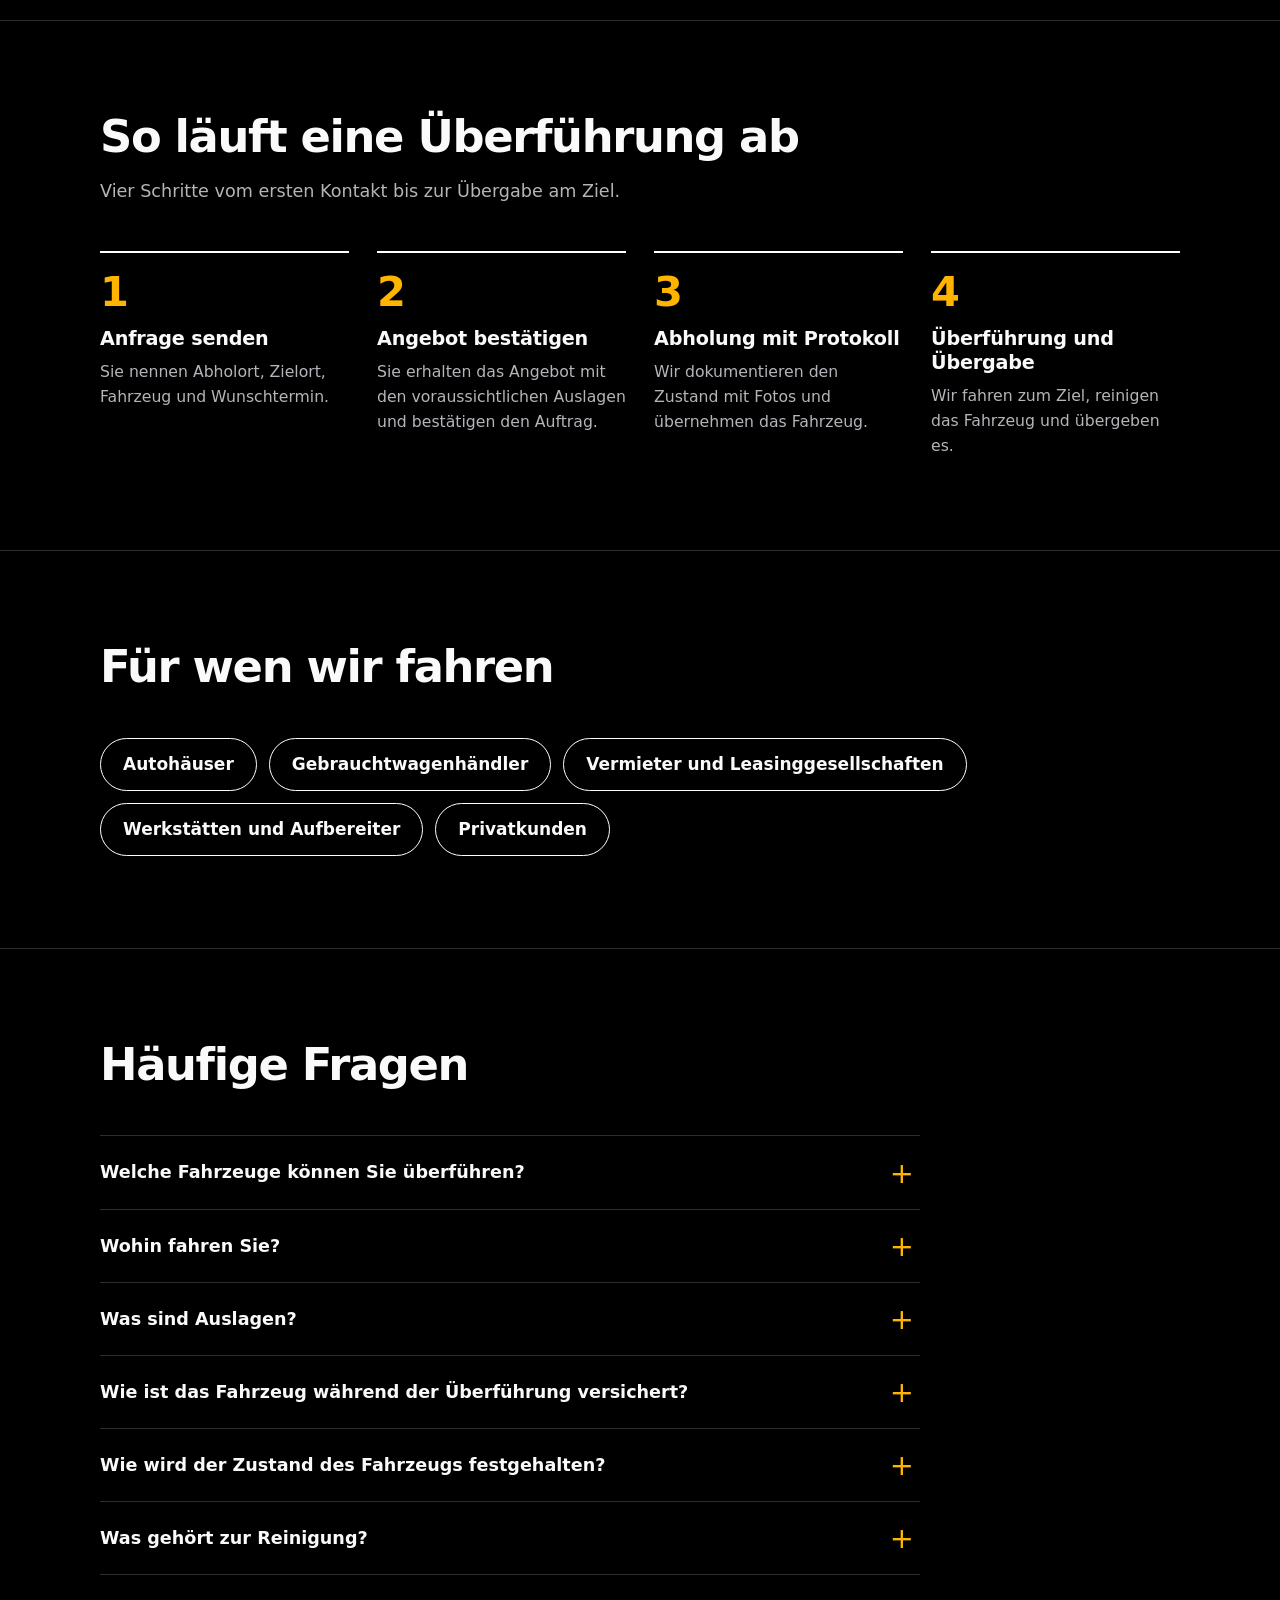
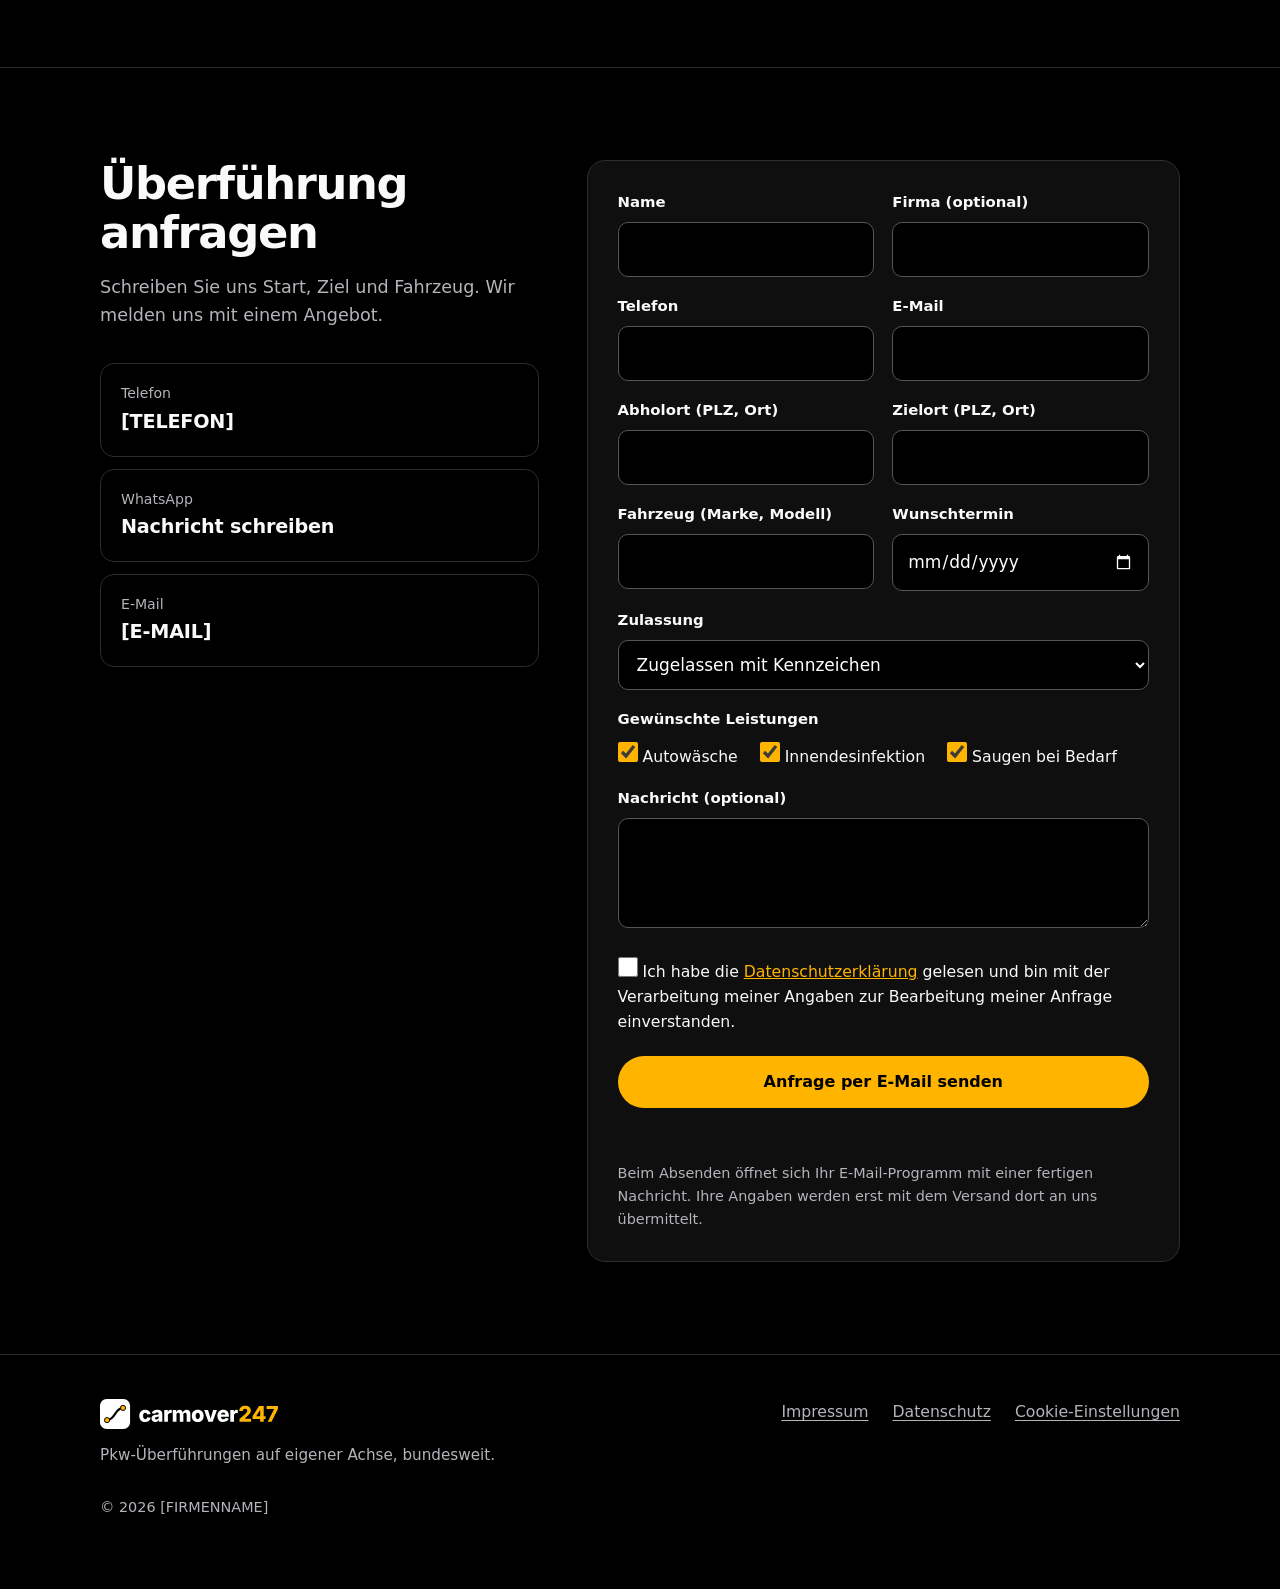
==== commit 2b10f0ba: "Add carmover247 logo to header and footer Add logo.svg and use it in place of the brand placeholder " ====
--- a/ueberfuehrung-landingpage/index.html
+++ b/ueberfuehrung-landingpage/index.html
@@ -19,9 +19,8 @@
 
   <header class="site-header">
     <div class="wrap bar">
-      <a class="brand" href="#top" aria-label="[FIRMENNAME], zum Seitenanfang">
-        <svg class="brand-mark" viewBox="0 0 64 64" aria-hidden="true"><rect width="64" height="64" rx="14" fill="#fff"/><path d="M14 44C26 44 28 20 40 24S50 38 50 20" fill="none" stroke="#000" stroke-width="5" stroke-linecap="round"/><circle cx="14" cy="44" r="5" fill="#ffb400" stroke="#000" stroke-width="2"/><circle cx="50" cy="20" r="5" fill="#ffb400" stroke="#000" stroke-width="2"/></svg>
-        [FIRMENNAME]
+      <a class="brand" href="#top" aria-label="carmover247, zum Seitenanfang">
+        <img class="brand-logo" src="logo.svg" alt="carmover247" width="381" height="64">
       </a>
       <button class="nav-toggle" type="button" aria-expanded="false" aria-controls="nav" aria-label="Menü öffnen">
         <svg width="22" height="22" viewBox="0 0 22 22" aria-hidden="true"><path d="M3 6h16M3 11h16M3 16h16" stroke="currentColor" stroke-width="2" stroke-linecap="round"/></svg>
@@ -366,7 +365,7 @@
   <footer class="site-footer">
     <div class="wrap footer-grid">
       <div>
-        <a class="brand" href="#top">[FIRMENNAME]</a>
+        <a class="brand" href="#top" aria-label="carmover247, zum Seitenanfang"><img class="brand-logo" src="logo.svg" alt="carmover247" width="381" height="64"></a>
         <p>Pkw-Überführungen auf eigener Achse, bundesweit.</p>
       </div>
       <nav class="footer-links" aria-label="Rechtliches">
--- a/ueberfuehrung-landingpage/css/style.css
+++ b/ueberfuehrung-landingpage/css/style.css
@@ -168,7 +168,9 @@
   text-decoration: none;
 }
 
-.brand-mark { width: 30px; height: 30px; flex: none; }
+.brand-logo { display: block; height: 34px; width: auto; flex: none; }
+.site-footer .brand-logo { height: 30px; }
+@media (max-width: 380px) { .brand-logo { height: 28px; } }
 
 .nav { display: flex; align-items: center; gap: 26px; }
 
